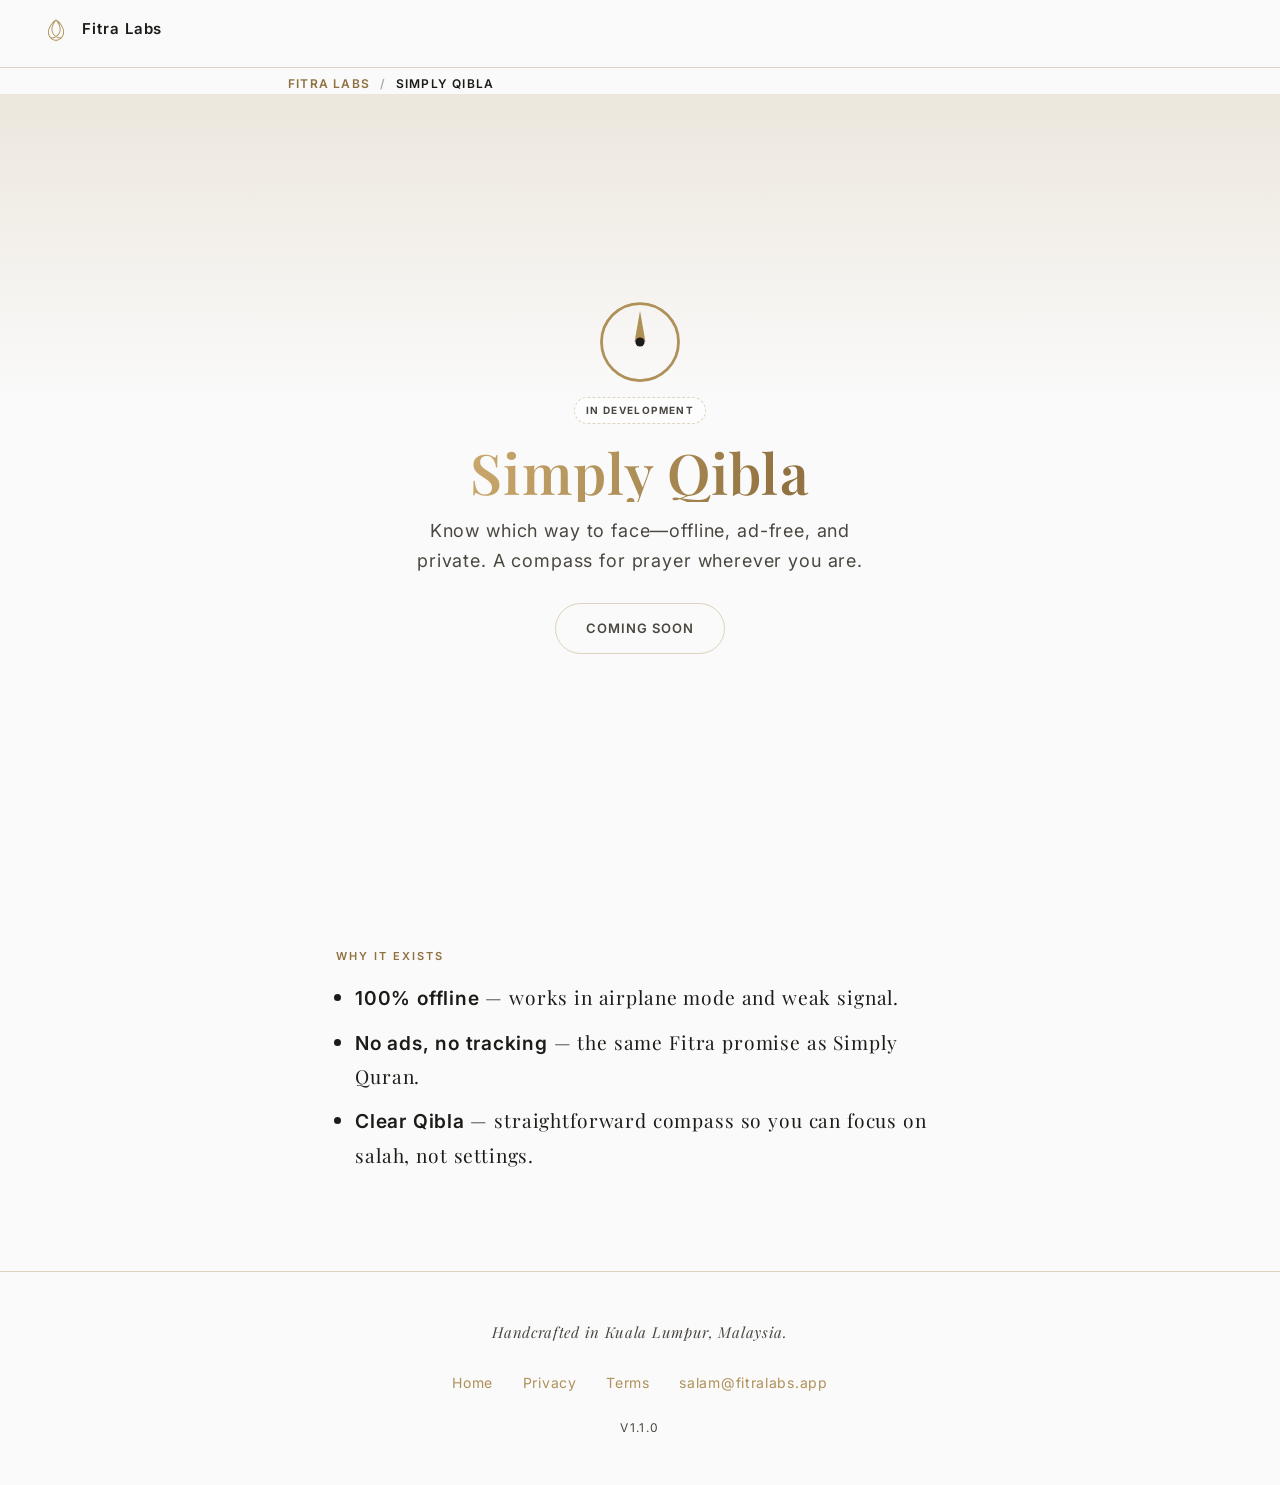
==== qibla/index.html @ e01c8747 "Split studio and product sites: base.css, /quran/, /qibla/. Move the manuscript-forward Simply Quran" ====
<!DOCTYPE html>
<html lang="en">
  <head>
    <meta charset="utf-8">
    <meta name="viewport" content="width=device-width, initial-scale=1">
    <meta name="description" content="Simply Qibla by Fitra Labs — find the Qibla offline, ad-free, with no tracking. In development.">
    <link rel="canonical" href="https://fitralabs.app/qibla/">
    <title>Simply Qibla — Fitra Labs</title>
    <link rel="icon" href="/assets/fitra_labs-mark.svg" type="image/svg+xml">
    <link rel="icon" href="/assets/fitra-labs-mark.png" type="image/png" sizes="any">
    <link rel="preconnect" href="https://fonts.googleapis.com">
    <link rel="preconnect" href="https://fonts.gstatic.com" crossorigin>
    <link href="https://fonts.googleapis.com/css2?family=Inter:wght@400;500;600&amp;family=Playfair+Display:wght@500;600&amp;display=swap" rel="stylesheet">
    <link rel="stylesheet" href="/base.css">
    <link rel="stylesheet" href="/qibla.css">
  </head>
  <body class="page--home">
    <a class="skip-link" href="#main">Skip to main content</a>

    <header class="masthead">
      <a class="masthead__brand" href="/" aria-label="Fitra Labs home">
        <img class="masthead__mark" src="/assets/fitra_labs-mark.svg" width="36" height="36" decoding="async" alt="">
        <span class="masthead__name">Fitra Labs</span>
      </a>
    </header>

    <main id="main">
      <p class="crumb">
        <a href="/">Fitra Labs</a>
        <span class="crumb__sep" aria-hidden="true">/</span>
        <span class="crumb__here">Simply Qibla</span>
      </p>

      <section class="hero hero--qibla" aria-labelledby="qibla-title">
        <div class="hero__inner">
          <div class="hero__icon hero__icon--svg" aria-hidden="true">
            <svg xmlns="http://www.w3.org/2000/svg" viewBox="0 0 96 96" fill="none" width="88" height="88" aria-hidden="true">
              <circle cx="48" cy="48" r="42" stroke="#AF9058" stroke-width="3" />
              <path d="M48 14 L54 48 L48 44 L42 48 Z" fill="#AF9058" />
              <circle cx="48" cy="48" r="5" fill="#1C1B18" />
            </svg>
          </div>
          <span class="status-pill status-pill--muted">In development</span>
          <h1 id="qibla-title" class="hero__title">Simply Qibla</h1>
          <p class="hero__lede">
            Know which way to face—offline, ad-free, and private. A compass for prayer wherever you are.
          </p>
          <span class="btn btn--ghost">Coming soon</span>
        </div>
      </section>

      <section class="section section--manifesto" aria-labelledby="qibla-points">
        <div class="section__inner section__inner--narrow">
          <h2 id="qibla-points" class="section__label">Why it exists</h2>
          <ul class="qibla-list">
            <li><strong>100% offline</strong> — works in airplane mode and weak signal.</li>
            <li><strong>No ads, no tracking</strong> — the same Fitra promise as Simply Quran.</li>
            <li><strong>Clear Qibla</strong> — straightforward compass so you can focus on salah, not settings.</li>
          </ul>
        </div>
      </section>
    </main>

    <footer class="site-footer">
      <p class="footer__sanad">Handcrafted in Kuala Lumpur, Malaysia.</p>
      <nav class="footer__nav" aria-label="Legal and contact">
        <ul class="footer__links">
          <li><a href="/">Home</a></li>
          <li><a href="/privacy.html">Privacy</a></li>
          <li><a href="/terms.html">Terms</a></li>
          <li><a href="mailto:salam@fitralabs.app">salam@fitralabs.app</a></li>
        </ul>
      </nav>
      <p class="footer__version" aria-label="Site version">v1.1.0</p>
    </footer>
  </body>
</html>
---- base.css ----
/* Fitra Labs — shared brand foundation (all pages) */
:root {
  --paper: #fafafa;
  --gold: #af9058;
  --gold-deep: #8f703f;
  --gold-highlight: #d4b57a;
  --ink: #1c1b18;
  --ink-muted: #4a4740;
  --gold-line: rgba(175, 144, 88, 0.38);
  --gold-soft: rgba(175, 144, 88, 0.14);
  --shadow-soft: 0 12px 40px rgba(28, 27, 24, 0.06);
}

*,
*::before,
*::after {
  box-sizing: border-box;
}

html {
  font-size: 100%;
  -webkit-text-size-adjust: 100%;
  scroll-behavior: smooth;
}

@media (prefers-reduced-motion: reduce) {
  html {
    scroll-behavior: auto;
  }
}

body {
  margin: 0;
  min-height: 100vh;
  display: flex;
  flex-direction: column;
  background: var(--paper);
  color: var(--ink);
  font-family: Inter, system-ui, -apple-system, "Segoe UI", Roboto, "Helvetica Neue", Arial, sans-serif;
  font-size: 1.0625rem;
  line-height: 1.65;
  font-weight: 400;
  letter-spacing: 0.05em;
}

.page--home main,
.page--studio main {
  flex: 1;
}

.page--home,
.page--studio {
  letter-spacing: 0.05em;
}

a {
  color: var(--gold);
  text-decoration: none;
  border-bottom: 1px solid transparent;
  transition:
    color 0.2s ease,
    border-color 0.2s ease;
}

a:hover {
  border-bottom-color: var(--gold-line);
}

a:focus-visible {
  outline: 2px solid var(--gold);
  outline-offset: 3px;
}

.skip-link {
  position: absolute;
  left: 1rem;
  top: -100px;
  z-index: 200;
  padding: 0.55rem 1rem;
  background: var(--ink);
  color: var(--paper);
  font-size: 0.875rem;
  font-weight: 600;
  letter-spacing: 0.06em;
  border-radius: 6px;
}

.skip-link:focus {
  top: 1rem;
}

.visually-hidden {
  position: absolute;
  width: 1px;
  height: 1px;
  padding: 0;
  margin: -1px;
  overflow: hidden;
  clip: rect(0, 0, 0, 0);
  white-space: nowrap;
  border: 0;
}

/* Masthead */
.masthead {
  flex-shrink: 0;
  padding: 0.85rem clamp(1.25rem, 4vw, 2.5rem);
  border-bottom: 1px solid var(--gold-line);
  background: rgba(250, 250, 250, 0.94);
}

@supports (backdrop-filter: blur(8px)) {
  .masthead {
    backdrop-filter: blur(10px);
  }
}

.masthead__brand {
  display: inline-flex;
  align-items: center;
  gap: 0.65rem;
  color: var(--ink);
  font-weight: 600;
  font-size: 0.9375rem;
  letter-spacing: 0.06em;
  border-bottom: none;
}

.masthead__brand:hover {
  color: var(--gold-deep);
  border-bottom: none;
}

.masthead__mark {
  display: block;
  width: 2rem;
  height: auto;
}

.masthead__name {
  letter-spacing: 0.06em;
}

/* Product hero (Quran, Qibla, etc.) */
.hero {
  position: relative;
  min-height: min(100dvh, 56rem);
  display: flex;
  align-items: center;
  justify-content: center;
  padding: clamp(2rem, 6vw, 3.5rem) clamp(1.25rem, 4vw, 2rem) clamp(2.5rem, 5vw, 3.5rem);
  background: linear-gradient(
    180deg,
    rgba(175, 144, 88, 0.22) 0%,
    rgba(250, 250, 250, 0.96) 38%,
    var(--paper) 58%
  );
}

.hero__inner {
  width: 100%;
  max-width: 42rem;
  margin: 0 auto;
  text-align: center;
}

.hero__icon {
  display: block;
  margin: 0 auto;
  width: clamp(4.5rem, 18vw, 6rem);
  height: auto;
  border-radius: 1.25rem;
  box-shadow: var(--shadow-soft);
}

.hero__title {
  margin: 1rem 0 0.85rem;
  font-family: "Playfair Display", Georgia, serif;
  font-weight: 600;
  font-size: clamp(2.35rem, 7.5vw, 3.5rem);
  line-height: 1.08;
  letter-spacing: 0.02em;
  background: linear-gradient(
    105deg,
    var(--gold-highlight) 0%,
    #c9a66b 24%,
    var(--gold) 48%,
    var(--gold-deep) 74%,
    var(--gold-highlight) 100%
  );
  -webkit-background-clip: text;
  background-clip: text;
  color: transparent;
}

@supports not ((-webkit-background-clip: text) or (background-clip: text)) {
  .hero__title {
    color: var(--gold);
    background: none;
    -webkit-text-fill-color: var(--gold);
  }
}

.hero__lede {
  margin: 0 auto 1.75rem;
  max-width: 30rem;
  font-size: clamp(1rem, 2.4vw, 1.125rem);
  line-height: 1.65;
  color: var(--ink-muted);
}

@media (prefers-reduced-motion: no-preference) {
  .hero__inner > * {
    animation: hero-rise 0.75s ease backwards;
  }

  .hero__inner > *:nth-child(1) {
    animation-delay: 0.04s;
  }
  .hero__inner > *:nth-child(2) {
    animation-delay: 0.1s;
  }
  .hero__inner > *:nth-child(3) {
    animation-delay: 0.16s;
  }
  .hero__inner > *:nth-child(4) {
    animation-delay: 0.22s;
  }
  .hero__inner > *:nth-child(5) {
    animation-delay: 0.28s;
  }
}

@keyframes hero-rise {
  from {
    opacity: 0;
    transform: translateY(12px);
  }
  to {
    opacity: 1;
    transform: translateY(0);
  }
}

@media (prefers-reduced-motion: reduce) {
  .hero__inner > * {
    animation: none !important;
  }
}

.section--manifesto {
  background: var(--paper);
}

.section__title--light {
  color: var(--gold-deep);
}

/* Breadcrumb */
.crumb {
  max-width: 48rem;
  margin: 0 auto;
  padding: 0.35rem clamp(1.25rem, 4vw, 2rem) 0;
  font-size: 0.75rem;
  font-weight: 600;
  letter-spacing: 0.1em;
  text-transform: uppercase;
  color: var(--ink-muted);
}

.crumb a {
  color: var(--gold-deep);
}

.crumb__sep {
  margin: 0 0.35rem;
  opacity: 0.45;
}

.crumb__here {
  color: var(--ink);
}

/* Buttons */
.btn {
  display: inline-flex;
  align-items: center;
  justify-content: center;
  min-height: 48px;
  padding: 0.85rem 1.85rem;
  border-radius: 999px;
  font-weight: 600;
  font-size: 0.8125rem;
  letter-spacing: 0.08em;
  text-transform: uppercase;
  border-bottom: none;
}

.btn:hover {
  border-bottom: none;
}

.btn--primary {
  background: var(--gold);
  color: #fffdf9;
  border: 1px solid var(--gold-deep);
  box-shadow: 0 2px 0 rgba(28, 27, 24, 0.06);
}

.btn--primary:hover {
  filter: brightness(1.04);
  border-bottom: none;
}

.btn--primary:focus-visible {
  outline: 3px solid var(--ink);
  outline-offset: 3px;
}

.btn--secondary {
  background: rgba(255, 255, 255, 0.45);
  color: var(--ink);
  border: 1px solid var(--gold);
  font-size: 0.6875rem;
}

.btn--secondary:hover {
  background: rgba(175, 144, 88, 0.1);
  border-bottom: 1px solid var(--gold);
}

.btn--ghost {
  background: transparent;
  color: var(--ink-muted);
  border: 1px solid var(--gold-line);
  cursor: default;
  pointer-events: none;
}

/* Sections (shared) */
.section {
  padding: clamp(3rem, 9vw, 5.5rem) clamp(1.25rem, 4vw, 2.5rem);
}

.section__inner {
  max-width: 72rem;
  margin: 0 auto;
}

.section__inner--narrow {
  max-width: 38rem;
}

.section__label {
  margin: 0 0 1rem;
  font-size: 0.6875rem;
  font-weight: 600;
  letter-spacing: 0.18em;
  text-transform: uppercase;
  color: var(--gold-deep);
}

.section__title {
  margin: 0 0 1.75rem;
  font-family: "Playfair Display", Georgia, serif;
  font-size: clamp(1.65rem, 4vw, 2.1rem);
  font-weight: 600;
  letter-spacing: 0.02em;
  text-align: center;
  color: var(--ink);
}

.manifesto__text {
  margin: 0;
  font-family: "Playfair Display", Georgia, serif;
  font-size: clamp(1.2rem, 3.2vw, 1.55rem);
  line-height: 1.75;
  font-weight: 500;
  color: var(--ink);
}

.sadaqah__text {
  margin: 0;
  font-size: clamp(1rem, 2.4vw, 1.125rem);
  line-height: 1.75;
  text-align: center;
  color: var(--ink);
}

.section--sadaqah .section__title {
  margin-bottom: 1rem;
}

/* Footer */
.site-footer {
  flex-shrink: 0;
  padding: clamp(2.25rem, 5vw, 3rem) clamp(1.25rem, 4vw, 2.5rem);
  text-align: center;
  border-top: 1px solid var(--gold-line);
  background: var(--paper);
  font-size: 0.875rem;
  letter-spacing: 0.05em;
}

.footer__sanad {
  margin: 0 0 1rem;
  font-family: "Playfair Display", Georgia, serif;
  font-style: italic;
  font-size: 0.9375rem;
  color: var(--ink-muted);
}

.footer__nav {
  margin-bottom: 0.75rem;
}

.footer__links {
  list-style: none;
  margin: 0;
  padding: 0;
  display: flex;
  flex-wrap: wrap;
  justify-content: center;
  align-items: center;
  gap: 0.5rem 1.35rem;
}

.footer__links a {
  display: inline-block;
  min-height: 44px;
  line-height: 44px;
  padding: 0 0.25rem;
}

.footer__version {
  margin: 0;
  font-size: 0.75rem;
  letter-spacing: 0.12em;
  text-transform: uppercase;
  color: var(--ink-muted);
}

.site-footer--legal {
  margin-top: 2.5rem;
  padding-top: 2rem;
}

.footer__links a[aria-current="page"] {
  font-weight: 600;
  color: var(--ink);
  border-bottom: 1px solid var(--gold);
}

/* Legal */
.page--legal {
  min-height: 100vh;
  display: flex;
  flex-direction: column;
  letter-spacing: 0.04em;
}

.wrap--legal {
  width: 100%;
  max-width: 40rem;
  margin: 0 auto;
  padding: clamp(2rem, 5vw, 3rem) clamp(1.25rem, 4vw, 2rem) clamp(2.5rem, 6vw, 4rem);
  flex: 1;
  display: flex;
  flex-direction: column;
}

.back {
  display: inline-block;
  margin-bottom: 2rem;
  font-size: 0.75rem;
  font-weight: 600;
  letter-spacing: 0.12em;
  text-transform: uppercase;
  color: var(--gold-deep);
}

.legal h1 {
  margin: 0 0 0.25rem;
  font-family: "Playfair Display", Georgia, serif;
  font-size: clamp(1.5rem, 4vw, 1.85rem);
  font-weight: 600;
  letter-spacing: 0.02em;
  color: var(--ink);
}

.legal .updated {
  margin: 0 0 2rem;
  font-size: 0.8125rem;
  color: var(--ink-muted);
}

.legal section {
  margin-bottom: 1.75rem;
}

.legal h2 {
  margin: 0 0 0.65rem;
  font-size: 0.9375rem;
  font-weight: 600;
  letter-spacing: 0.02em;
  color: var(--gold-deep);
}

.legal p {
  margin: 0 0 0.85rem;
  color: var(--ink);
}

.legal p:last-child {
  margin-bottom: 0;
}

.legal ul {
  margin: 0.5rem 0 0;
  padding-left: 1.25rem;
}

.legal li {
  margin-bottom: 0.35rem;
}

/* Status pill */
.status-pill {
  display: inline-block;
  margin-bottom: 0.75rem;
  padding: 0.28rem 0.7rem;
  font-size: 0.625rem;
  font-weight: 700;
  letter-spacing: 0.14em;
  text-transform: uppercase;
  border-radius: 999px;
  border: 1px solid var(--gold-line);
  color: var(--gold-deep);
  background: rgba(255, 255, 255, 0.6);
}

.status-pill--live {
  color: var(--ink);
  border-color: rgba(175, 144, 88, 0.55);
  background: rgba(175, 144, 88, 0.12);
}

.status-pill--muted {
  color: var(--ink-muted);
  border-style: dashed;
}
---- qibla.css ----
/* Simply Qibla landing (uses base.css) */

.hero--qibla {
  min-height: min(85dvh, 48rem);
  display: flex;
  align-items: center;
  justify-content: center;
  padding: clamp(2rem, 6vw, 3.5rem) clamp(1.25rem, 4vw, 2rem);
  background: linear-gradient(
    180deg,
    rgba(175, 144, 88, 0.18) 0%,
    rgba(250, 250, 250, 0.96) 40%,
    var(--paper) 62%
  );
}

.hero--qibla .hero__inner {
  max-width: 40rem;
  text-align: center;
}

.hero__icon--svg {
  display: flex;
  justify-content: center;
  margin: 0 auto 0.5rem;
}

.hero__icon--svg svg {
  display: block;
}

.hero--qibla .hero__icon.hero__icon--svg {
  border-radius: 0;
  box-shadow: none;
  width: auto;
}

.hero--qibla .hero__title {
  margin-top: 0.35rem;
}

.qibla-list {
  margin: 0;
  padding-left: 1.2rem;
  font-family: "Playfair Display", Georgia, serif;
  font-size: clamp(1.05rem, 2.8vw, 1.2rem);
  line-height: 1.75;
  color: var(--ink);
}

.qibla-list li {
  margin-bottom: 0.65rem;
}

.qibla-list strong {
  font-family: Inter, system-ui, sans-serif;
  font-weight: 600;
  letter-spacing: 0.04em;
}
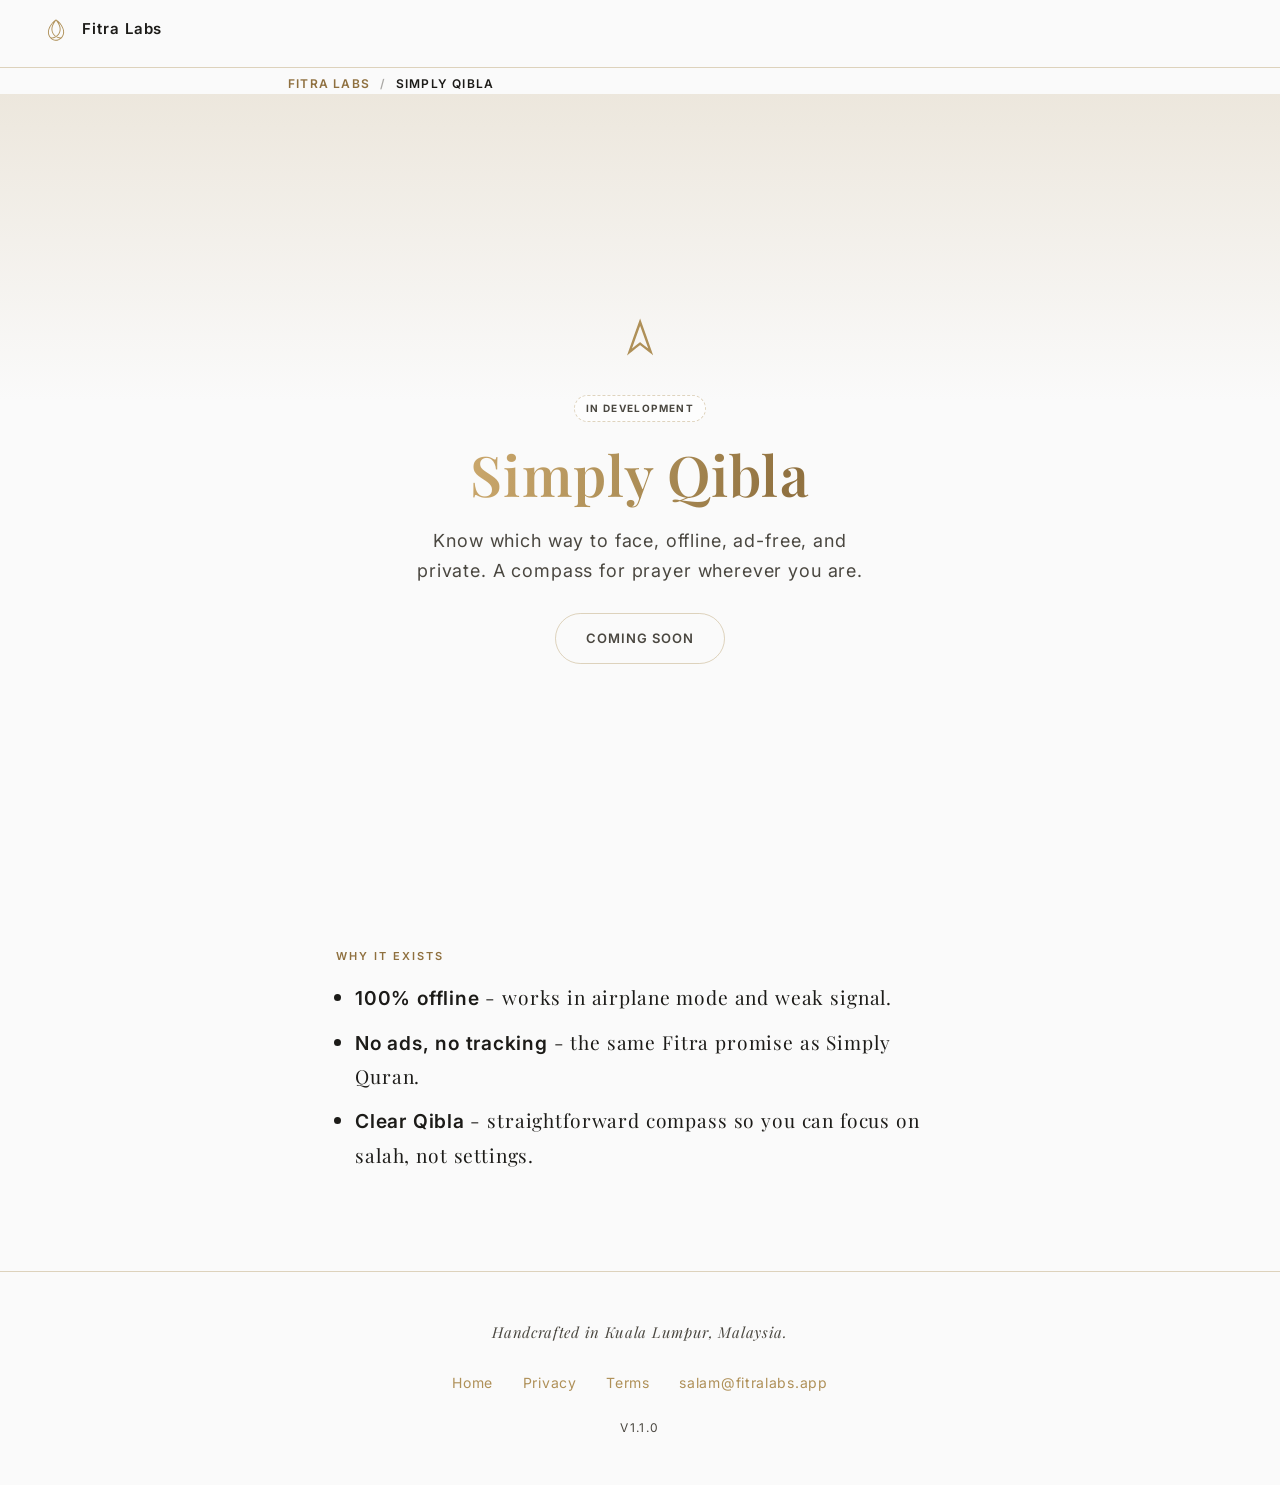
==== commit ffc8e7b7: "WIP: studio UI, Quran/Qibla assets, privacy, and collection polish. - Homepage collection: equal ico" ====
--- a/qibla/index.html
+++ b/qibla/index.html
@@ -3,9 +3,9 @@
   <head>
     <meta charset="utf-8">
     <meta name="viewport" content="width=device-width, initial-scale=1">
-    <meta name="description" content="Simply Qibla by Fitra Labs — find the Qibla offline, ad-free, with no tracking. In development.">
+    <meta name="description" content="Simply Qibla by Fitra Labs - find the Qibla offline, ad-free, with no tracking. In development.">
     <link rel="canonical" href="https://fitralabs.app/qibla/">
-    <title>Simply Qibla — Fitra Labs</title>
+    <title>Simply Qibla - Fitra Labs</title>
     <link rel="icon" href="/assets/fitra_labs-mark.svg" type="image/svg+xml">
     <link rel="icon" href="/assets/fitra-labs-mark.png" type="image/png" sizes="any">
     <link rel="preconnect" href="https://fonts.googleapis.com">
@@ -33,17 +33,18 @@
 
       <section class="hero hero--qibla" aria-labelledby="qibla-title">
         <div class="hero__inner">
-          <div class="hero__icon hero__icon--svg" aria-hidden="true">
-            <svg xmlns="http://www.w3.org/2000/svg" viewBox="0 0 96 96" fill="none" width="88" height="88" aria-hidden="true">
-              <circle cx="48" cy="48" r="42" stroke="#AF9058" stroke-width="3" />
-              <path d="M48 14 L54 48 L48 44 L42 48 Z" fill="#AF9058" />
-              <circle cx="48" cy="48" r="5" fill="#1C1B18" />
-            </svg>
-          </div>
+          <img
+            class="hero__icon hero__icon--qibla"
+            src="/assets/simply-qibla.svg?v=3"
+            width="96"
+            height="96"
+            decoding="async"
+            alt="Simply Qibla icon"
+          >
           <span class="status-pill status-pill--muted">In development</span>
           <h1 id="qibla-title" class="hero__title">Simply Qibla</h1>
           <p class="hero__lede">
-            Know which way to face—offline, ad-free, and private. A compass for prayer wherever you are.
+            Know which way to face, offline, ad-free, and private. A compass for prayer wherever you are.
           </p>
           <span class="btn btn--ghost">Coming soon</span>
         </div>
@@ -53,9 +54,9 @@
         <div class="section__inner section__inner--narrow">
           <h2 id="qibla-points" class="section__label">Why it exists</h2>
           <ul class="qibla-list">
-            <li><strong>100% offline</strong> — works in airplane mode and weak signal.</li>
-            <li><strong>No ads, no tracking</strong> — the same Fitra promise as Simply Quran.</li>
-            <li><strong>Clear Qibla</strong> — straightforward compass so you can focus on salah, not settings.</li>
+            <li><strong>100% offline</strong> - works in airplane mode and weak signal.</li>
+            <li><strong>No ads, no tracking</strong> - the same Fitra promise as Simply Quran.</li>
+            <li><strong>Clear Qibla</strong> - straightforward compass so you can focus on salah, not settings.</li>
           </ul>
         </div>
       </section>
@@ -75,3 +76,4 @@
     </footer>
   </body>
 </html>
+
--- a/base.css
+++ b/base.css
@@ -178,8 +178,9 @@
   font-family: "Playfair Display", Georgia, serif;
   font-weight: 600;
   font-size: clamp(2.35rem, 7.5vw, 3.5rem);
-  line-height: 1.08;
+  line-height: 1.2;
   letter-spacing: 0.02em;
+  padding-bottom: 0.1em;
   background: linear-gradient(
     105deg,
     var(--gold-highlight) 0%,
--- a/qibla.css
+++ b/qibla.css
@@ -19,20 +19,14 @@
   text-align: center;
 }
 
-.hero__icon--svg {
-  display: flex;
-  justify-content: center;
-  margin: 0 auto 0.5rem;
-}
-
-.hero__icon--svg svg {
-  display: block;
-}
-
-.hero--qibla .hero__icon.hero__icon--svg {
-  border-radius: 0;
+.hero--qibla .hero__icon.hero__icon--qibla {
+  margin-bottom: 0.5rem;
+  border-radius: 0.9rem;
   box-shadow: none;
-  width: auto;
+  width: 96px;
+  height: 96px;
+  object-fit: contain;
+  object-position: center;
 }
 
 .hero--qibla .hero__title {
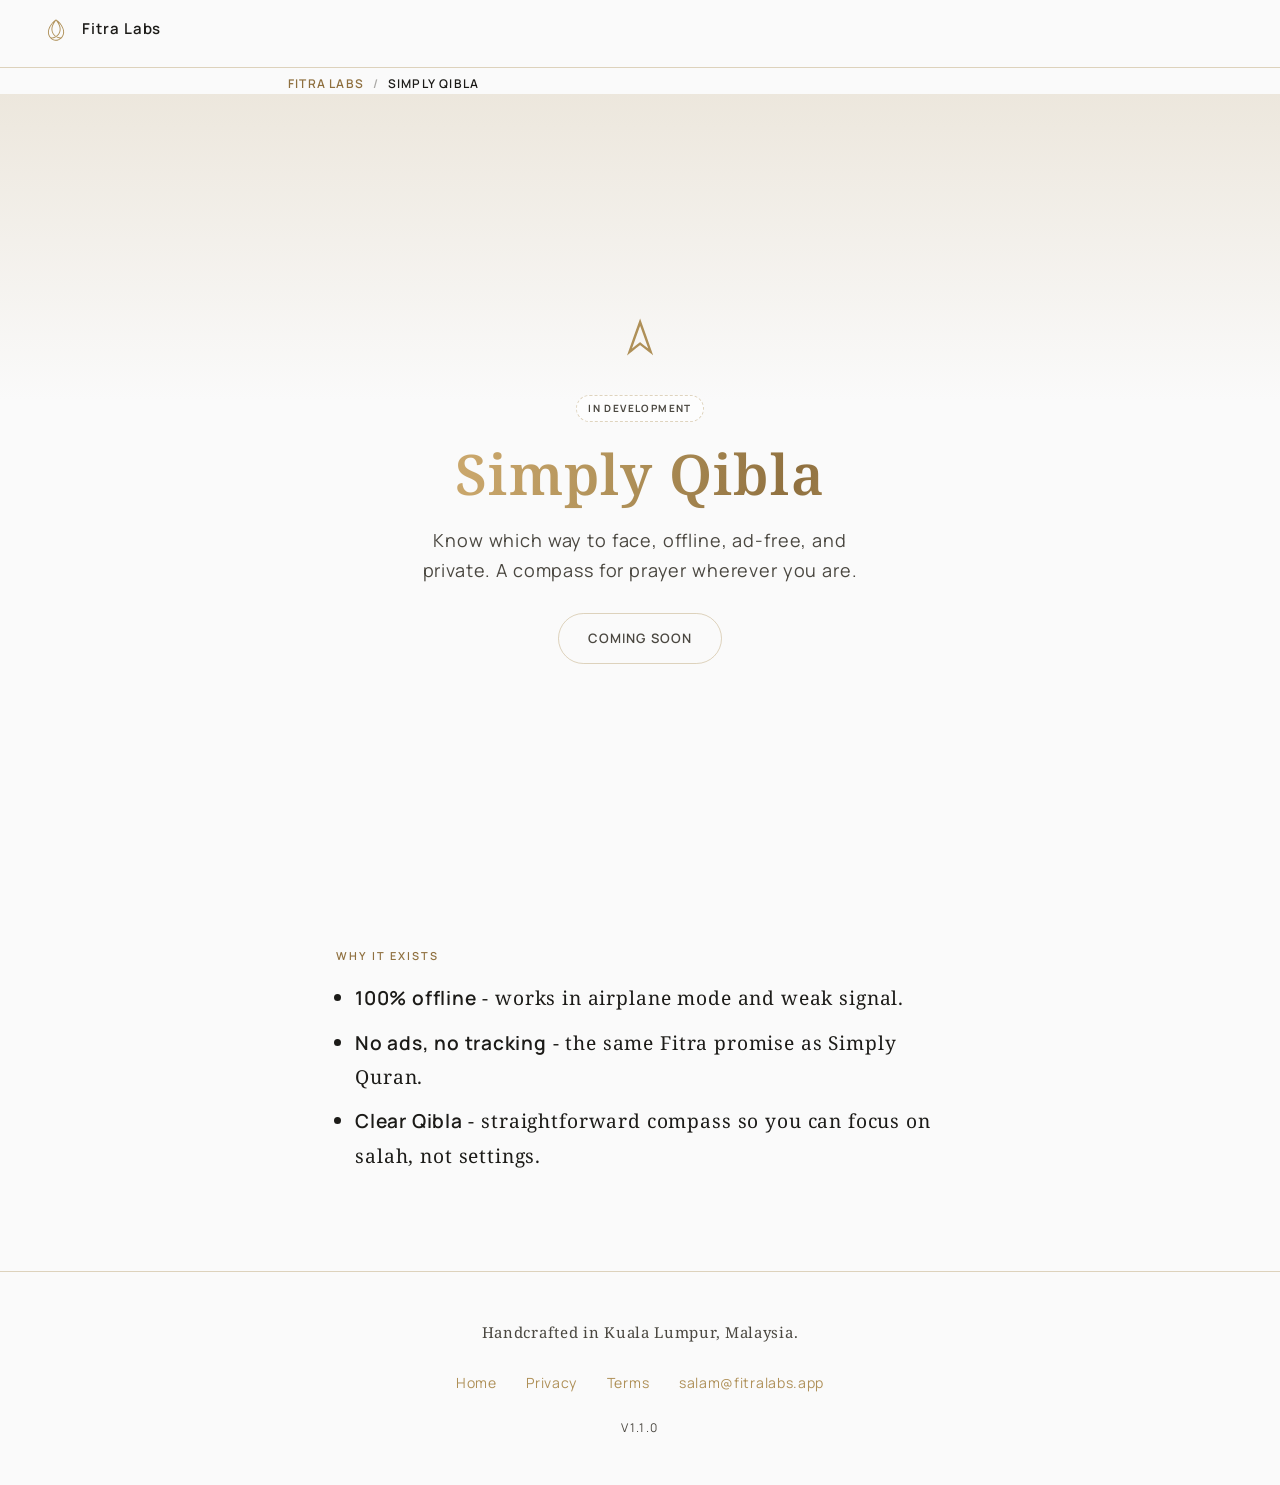
==== commit 30e9608a: "Polish Fitra Labs launch site" ====
--- a/qibla/index.html
+++ b/qibla/index.html
@@ -4,13 +4,12 @@
     <meta charset="utf-8">
     <meta name="viewport" content="width=device-width, initial-scale=1">
     <meta name="description" content="Simply Qibla by Fitra Labs - find the Qibla offline, ad-free, with no tracking. In development.">
+    <meta http-equiv="Content-Security-Policy" content="default-src 'self'; img-src 'self' data:; style-src 'self'; font-src 'self'; object-src 'none'; base-uri 'self'; form-action 'self'; frame-ancestors 'none'">
+    <meta name="referrer" content="strict-origin-when-cross-origin">
     <link rel="canonical" href="https://fitralabs.app/qibla/">
     <title>Simply Qibla - Fitra Labs</title>
     <link rel="icon" href="/assets/fitra_labs-mark.svg" type="image/svg+xml">
     <link rel="icon" href="/assets/fitra-labs-mark.png" type="image/png" sizes="any">
-    <link rel="preconnect" href="https://fonts.googleapis.com">
-    <link rel="preconnect" href="https://fonts.gstatic.com" crossorigin>
-    <link href="https://fonts.googleapis.com/css2?family=Inter:wght@400;500;600&amp;family=Playfair+Display:wght@500;600&amp;display=swap" rel="stylesheet">
     <link rel="stylesheet" href="/base.css">
     <link rel="stylesheet" href="/qibla.css">
   </head>
@@ -76,4 +75,3 @@
     </footer>
   </body>
 </html>
-
--- a/base.css
+++ b/base.css
@@ -1,3 +1,27 @@
+@font-face {
+  font-family: "Manrope";
+  src: url("/assets/fonts/manrope-variable.woff2") format("woff2-variations");
+  font-weight: 200 800;
+  font-style: normal;
+  font-display: swap;
+}
+
+@font-face {
+  font-family: "Noto Serif";
+  src: url("/assets/fonts/noto-serif-variable.woff2") format("woff2-variations");
+  font-weight: 100 900;
+  font-style: normal;
+  font-display: swap;
+}
+
+@font-face {
+  font-family: "Noto Serif";
+  src: url("/assets/fonts/noto-serif-variable.woff2") format("woff2-variations");
+  font-weight: 100 900;
+  font-style: italic;
+  font-display: swap;
+}
+
 /* Fitra Labs — shared brand foundation (all pages) */
 :root {
   --paper: #fafafa;
@@ -9,6 +33,8 @@
   --gold-line: rgba(175, 144, 88, 0.38);
   --gold-soft: rgba(175, 144, 88, 0.14);
   --shadow-soft: 0 12px 40px rgba(28, 27, 24, 0.06);
+  --font-sans: "Manrope", -apple-system, BlinkMacSystemFont, "Segoe UI", Roboto, "Helvetica Neue", Arial, sans-serif;
+  --font-serif: "Noto Serif", Iowan Old Style, Palatino Linotype, Book Antiqua, Georgia, "Times New Roman", serif;
 }
 
 *,
@@ -36,7 +62,7 @@
   flex-direction: column;
   background: var(--paper);
   color: var(--ink);
-  font-family: Inter, system-ui, -apple-system, "Segoe UI", Roboto, "Helvetica Neue", Arial, sans-serif;
+  font-family: var(--font-sans);
   font-size: 1.0625rem;
   line-height: 1.65;
   font-weight: 400;
@@ -175,7 +201,7 @@
 
 .hero__title {
   margin: 1rem 0 0.85rem;
-  font-family: "Playfair Display", Georgia, serif;
+  font-family: var(--font-serif);
   font-weight: 600;
   font-size: clamp(2.35rem, 7.5vw, 3.5rem);
   line-height: 1.2;
@@ -363,7 +389,7 @@
 
 .section__title {
   margin: 0 0 1.75rem;
-  font-family: "Playfair Display", Georgia, serif;
+  font-family: var(--font-serif);
   font-size: clamp(1.65rem, 4vw, 2.1rem);
   font-weight: 600;
   letter-spacing: 0.02em;
@@ -373,7 +399,7 @@
 
 .manifesto__text {
   margin: 0;
-  font-family: "Playfair Display", Georgia, serif;
+  font-family: var(--font-serif);
   font-size: clamp(1.2rem, 3.2vw, 1.55rem);
   line-height: 1.75;
   font-weight: 500;
@@ -405,7 +431,7 @@
 
 .footer__sanad {
   margin: 0 0 1rem;
-  font-family: "Playfair Display", Georgia, serif;
+  font-family: var(--font-serif);
   font-style: italic;
   font-size: 0.9375rem;
   color: var(--ink-muted);
@@ -482,7 +508,7 @@
 
 .legal h1 {
   margin: 0 0 0.25rem;
-  font-family: "Playfair Display", Georgia, serif;
+  font-family: var(--font-serif);
   font-size: clamp(1.5rem, 4vw, 1.85rem);
   font-weight: 600;
   letter-spacing: 0.02em;
--- a/qibla.css
+++ b/qibla.css
@@ -36,7 +36,7 @@
 .qibla-list {
   margin: 0;
   padding-left: 1.2rem;
-  font-family: "Playfair Display", Georgia, serif;
+  font-family: var(--font-serif);
   font-size: clamp(1.05rem, 2.8vw, 1.2rem);
   line-height: 1.75;
   color: var(--ink);
@@ -47,7 +47,7 @@
 }
 
 .qibla-list strong {
-  font-family: Inter, system-ui, sans-serif;
+  font-family: var(--font-sans);
   font-weight: 600;
   letter-spacing: 0.04em;
 }
